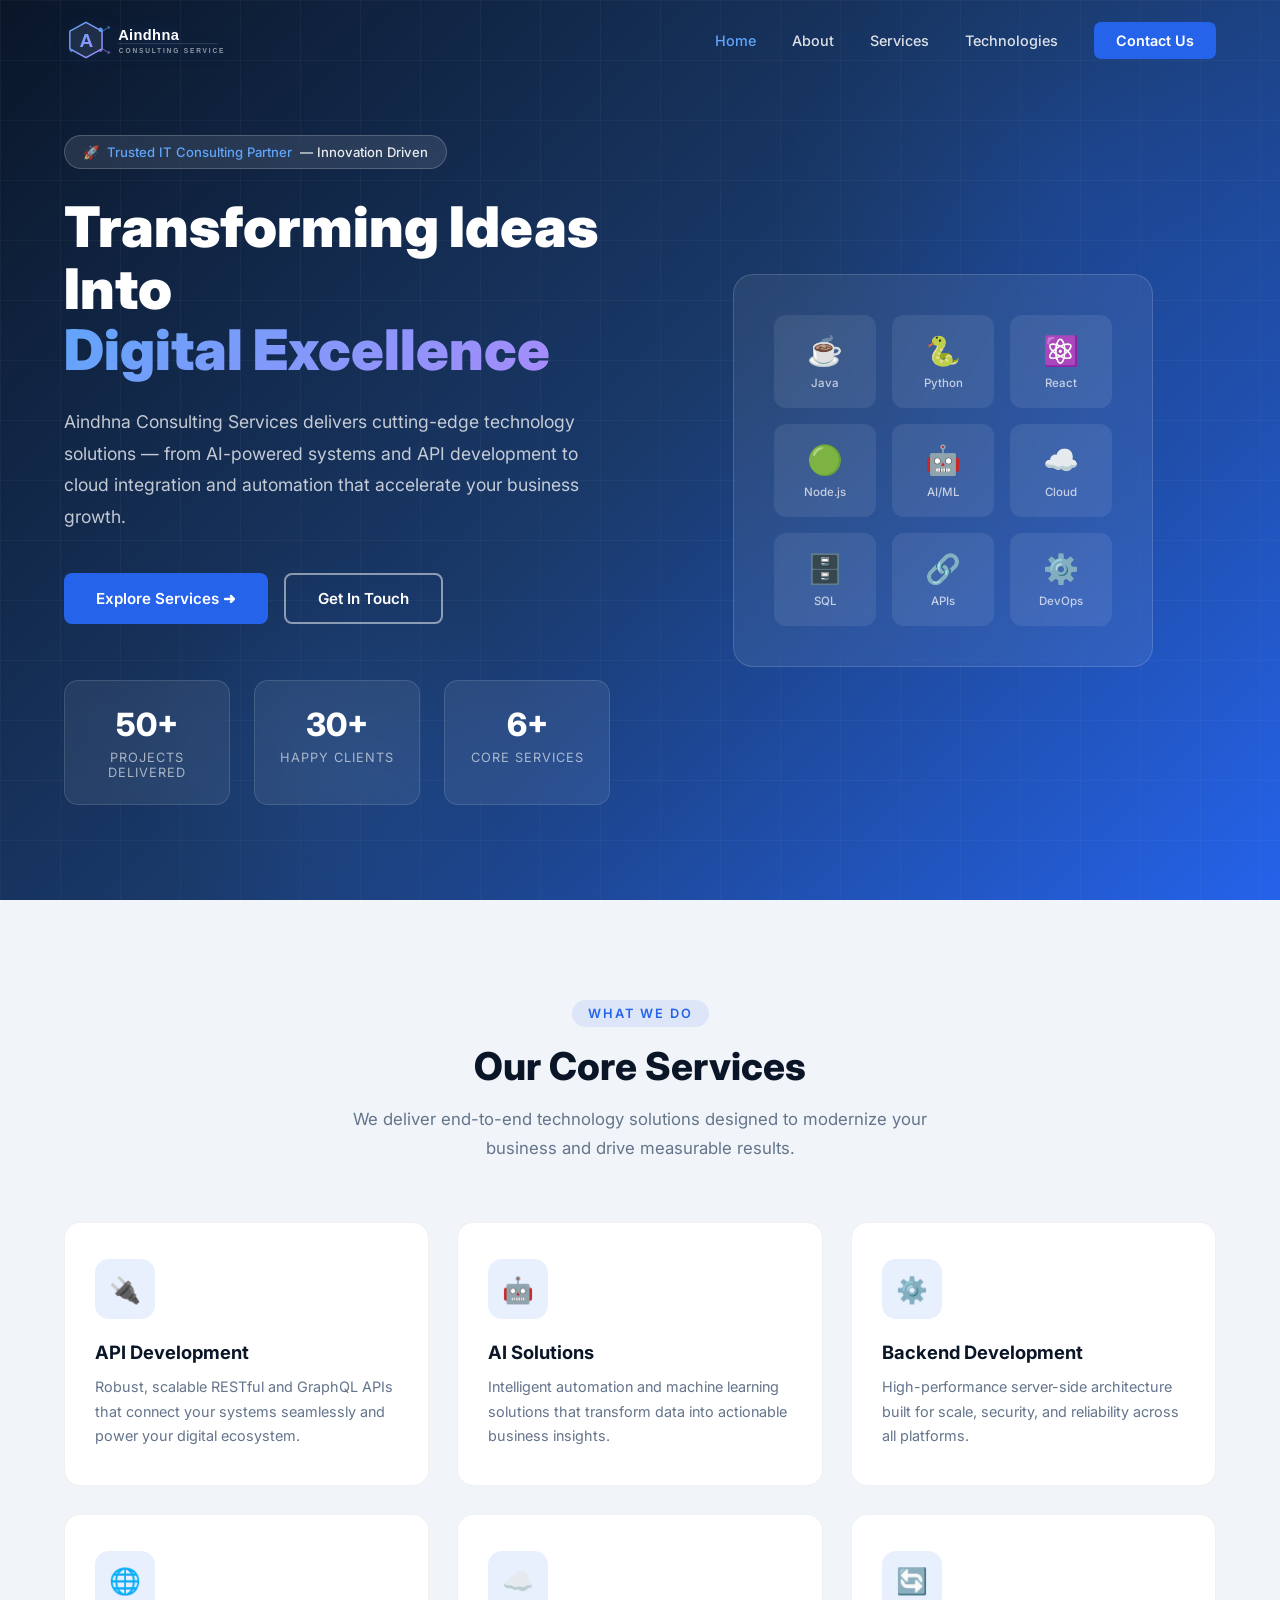
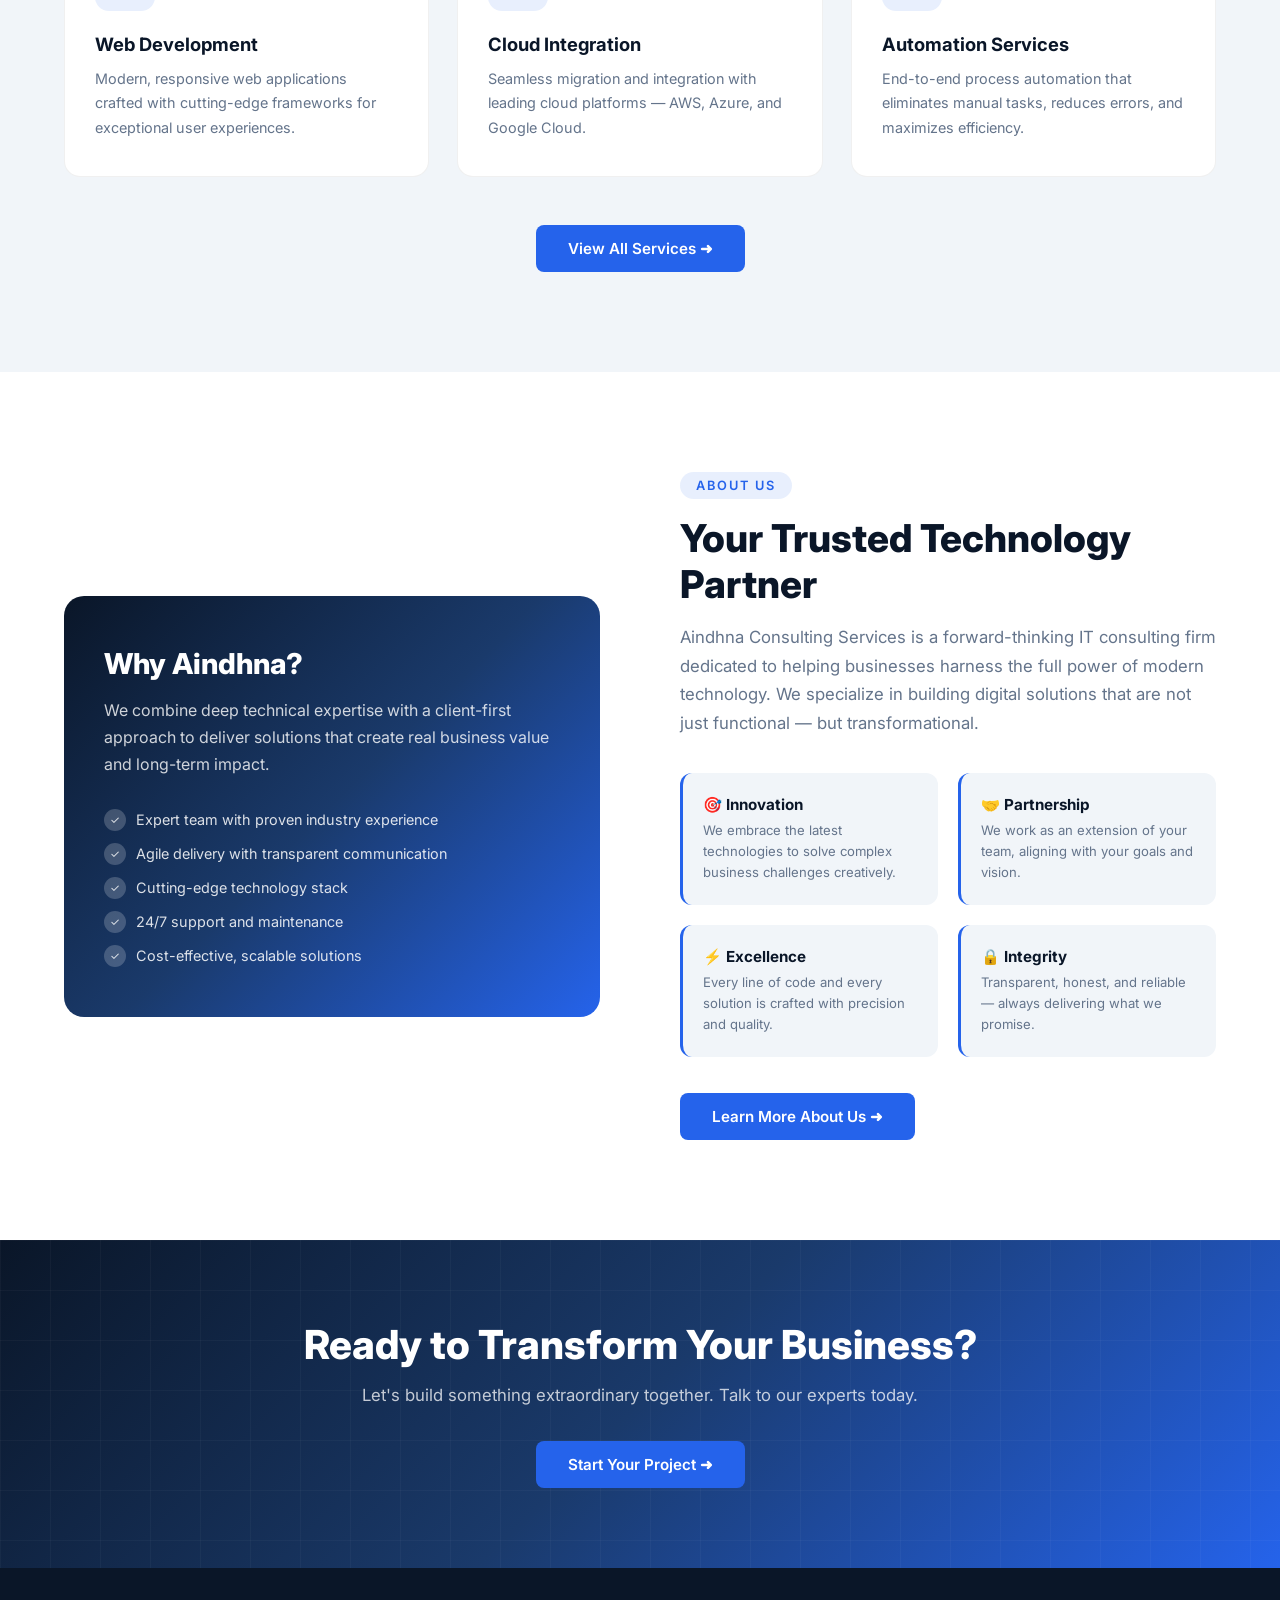
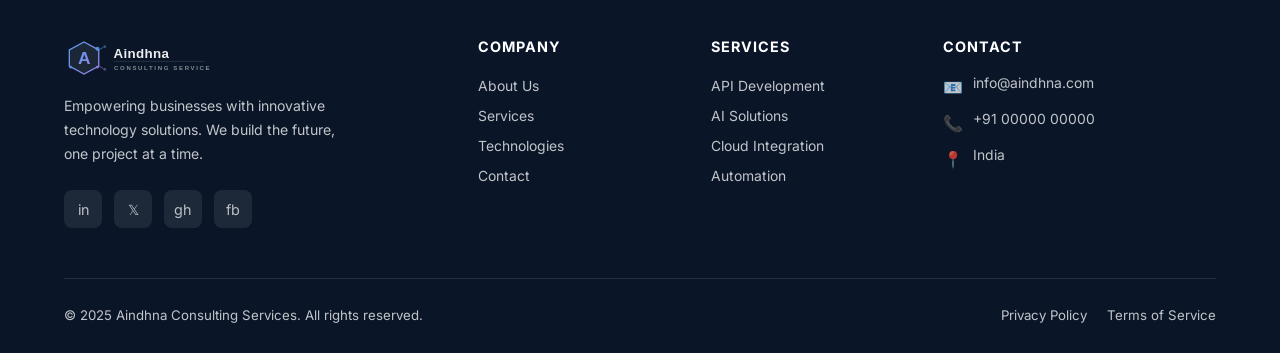
==== index.html @ 1a95ed6a "Deploy Aindhna website" ====
<!DOCTYPE html>
<html lang="en">
<head>
  <meta charset="UTF-8" />
  <meta name="viewport" content="width=device-width, initial-scale=1.0" />
  <title>Aindhna Consulting Services — Modern IT Solutions</title>
  <meta name="description" content="Aindhna Consulting Services — API Development, AI Solutions, Cloud Integration and more." />
  <link rel="stylesheet" href="css/styles.css" />
  <link rel="preconnect" href="https://fonts.googleapis.com" />
  <link href="https://fonts.googleapis.com/css2?family=Inter:wght@400;500;600;700;800;900&display=swap" rel="stylesheet" />
</head>
<body>

<!-- ========== NAVBAR ========== -->
<nav class="navbar" id="navbar">
  <div class="nav-container">
    <a href="index.html" class="logo">
      <img src="images/logo-white.svg" alt="Aindhna Consulting Services" class="logo-img" />
    </a>
    <ul class="nav-links">
      <li><a href="index.html">Home</a></li>
      <li><a href="about.html">About</a></li>
      <li><a href="services.html">Services</a></li>
      <li><a href="technologies.html">Technologies</a></li>
      <li><a href="contact.html" class="nav-cta">Contact Us</a></li>
    </ul>
    <div class="hamburger" id="hamburger">
      <span></span><span></span><span></span>
    </div>
  </div>
</nav>

<!-- Mobile Nav -->
<div class="mobile-nav" id="mobileNav">
  <button class="mobile-close" id="mobileClose">✕</button>
  <a href="index.html">Home</a>
  <a href="about.html">About</a>
  <a href="services.html">Services</a>
  <a href="technologies.html">Technologies</a>
  <a href="contact.html">Contact Us</a>
</div>

<!-- ========== HERO ========== -->
<section class="hero">
  <div class="hero-bg">
    <div class="grid-overlay"></div>
  </div>
  <div class="container">
    <div class="hero-content">
      <div class="hero-text">
        <div class="hero-badge">
          🚀 <span>Trusted IT Consulting Partner</span> — Innovation Driven
        </div>
        <h1 class="hero-title">
          Transforming Ideas Into<br/>
          <span class="highlight">Digital Excellence</span>
        </h1>
        <p class="hero-description">
          Aindhna Consulting Services delivers cutting-edge technology solutions — from AI-powered systems and API development to cloud integration and automation that accelerate your business growth.
        </p>
        <div class="hero-buttons">
          <a href="services.html" class="btn-primary">
            Explore Services ➜
          </a>
          <a href="contact.html" class="btn-outline">
            Get In Touch
          </a>
        </div>
        <div class="hero-stats">
          <div class="stat-card">
            <div class="stat-number">50+</div>
            <div class="stat-label">Projects Delivered</div>
          </div>
          <div class="stat-card">
            <div class="stat-number">30+</div>
            <div class="stat-label">Happy Clients</div>
          </div>
          <div class="stat-card">
            <div class="stat-number">6+</div>
            <div class="stat-label">Core Services</div>
          </div>
        </div>
      </div>
      <div class="hero-visual">
        <div class="hero-card">
          <div class="tech-grid">
            <div class="tech-item"><div class="icon">☕</div><span>Java</span></div>
            <div class="tech-item"><div class="icon">🐍</div><span>Python</span></div>
            <div class="tech-item"><div class="icon">⚛️</div><span>React</span></div>
            <div class="tech-item"><div class="icon">🟢</div><span>Node.js</span></div>
            <div class="tech-item"><div class="icon">🤖</div><span>AI/ML</span></div>
            <div class="tech-item"><div class="icon">☁️</div><span>Cloud</span></div>
            <div class="tech-item"><div class="icon">🗄️</div><span>SQL</span></div>
            <div class="tech-item"><div class="icon">🔗</div><span>APIs</span></div>
            <div class="tech-item"><div class="icon">⚙️</div><span>DevOps</span></div>
          </div>
        </div>
      </div>
    </div>
  </div>
</section>

<!-- ========== SERVICES PREVIEW ========== -->
<section class="services-preview">
  <div class="container">
    <div class="section-header fade-up">
      <div class="section-tag">What We Do</div>
      <h2 class="section-title">Our Core Services</h2>
      <p class="section-subtitle">We deliver end-to-end technology solutions designed to modernize your business and drive measurable results.</p>
    </div>
    <div class="services-grid">
      <div class="service-card fade-up">
        <div class="service-icon">🔌</div>
        <h3>API Development</h3>
        <p>Robust, scalable RESTful and GraphQL APIs that connect your systems seamlessly and power your digital ecosystem.</p>
      </div>
      <div class="service-card fade-up">
        <div class="service-icon">🤖</div>
        <h3>AI Solutions</h3>
        <p>Intelligent automation and machine learning solutions that transform data into actionable business insights.</p>
      </div>
      <div class="service-card fade-up">
        <div class="service-icon">⚙️</div>
        <h3>Backend Development</h3>
        <p>High-performance server-side architecture built for scale, security, and reliability across all platforms.</p>
      </div>
      <div class="service-card fade-up">
        <div class="service-icon">🌐</div>
        <h3>Web Development</h3>
        <p>Modern, responsive web applications crafted with cutting-edge frameworks for exceptional user experiences.</p>
      </div>
      <div class="service-card fade-up">
        <div class="service-icon">☁️</div>
        <h3>Cloud Integration</h3>
        <p>Seamless migration and integration with leading cloud platforms — AWS, Azure, and Google Cloud.</p>
      </div>
      <div class="service-card fade-up">
        <div class="service-icon">🔄</div>
        <h3>Automation Services</h3>
        <p>End-to-end process automation that eliminates manual tasks, reduces errors, and maximizes efficiency.</p>
      </div>
    </div>
    <div style="text-align:center; margin-top:48px;">
      <a href="services.html" class="btn-primary">View All Services ➜</a>
    </div>
  </div>
</section>

<!-- ========== ABOUT STRIP ========== -->
<section class="about-strip">
  <div class="container">
    <div class="about-grid">
      <div class="about-visual fade-up">
        <div class="about-img-card">
          <h3>Why Aindhna?</h3>
          <p>We combine deep technical expertise with a client-first approach to deliver solutions that create real business value and long-term impact.</p>
          <div class="about-features">
            <div class="about-feature">
              <div class="check">✓</div>
              Expert team with proven industry experience
            </div>
            <div class="about-feature">
              <div class="check">✓</div>
              Agile delivery with transparent communication
            </div>
            <div class="about-feature">
              <div class="check">✓</div>
              Cutting-edge technology stack
            </div>
            <div class="about-feature">
              <div class="check">✓</div>
              24/7 support and maintenance
            </div>
            <div class="about-feature">
              <div class="check">✓</div>
              Cost-effective, scalable solutions
            </div>
          </div>
        </div>
      </div>
      <div class="about-content fade-up">
        <div class="section-tag">About Us</div>
        <h2 class="section-title">Your Trusted Technology Partner</h2>
        <p class="section-subtitle">Aindhna Consulting Services is a forward-thinking IT consulting firm dedicated to helping businesses harness the full power of modern technology. We specialize in building digital solutions that are not just functional — but transformational.</p>
        <div class="values-grid">
          <div class="value-card">
            <h4>🎯 Innovation</h4>
            <p>We embrace the latest technologies to solve complex business challenges creatively.</p>
          </div>
          <div class="value-card">
            <h4>🤝 Partnership</h4>
            <p>We work as an extension of your team, aligning with your goals and vision.</p>
          </div>
          <div class="value-card">
            <h4>⚡ Excellence</h4>
            <p>Every line of code and every solution is crafted with precision and quality.</p>
          </div>
          <div class="value-card">
            <h4>🔒 Integrity</h4>
            <p>Transparent, honest, and reliable — always delivering what we promise.</p>
          </div>
        </div>
        <div style="margin-top:36px;">
          <a href="about.html" class="btn-primary">Learn More About Us ➜</a>
        </div>
      </div>
    </div>
  </div>
</section>

<!-- ========== CTA BANNER ========== -->
<section class="cta-banner">
  <div class="container">
    <div class="cta-content fade-up">
      <h2>Ready to Transform Your Business?</h2>
      <p>Let's build something extraordinary together. Talk to our experts today.</p>
      <a href="contact.html" class="btn-primary" style="margin: 0 auto; display:inline-flex;">
        Start Your Project ➜
      </a>
    </div>
  </div>
</section>

<!-- ========== FOOTER ========== -->
<footer class="footer">
  <div class="container">
    <div class="footer-grid">
      <div class="footer-brand">
        <img src="images/logo-white.svg" alt="Aindhna Consulting Services" class="footer-logo" />
        <p>Empowering businesses with innovative technology solutions. We build the future, one project at a time.</p>
        <div class="social-links">
          <a href="#" class="social-link">in</a>
          <a href="#" class="social-link">𝕏</a>
          <a href="#" class="social-link">gh</a>
          <a href="#" class="social-link">fb</a>
        </div>
      </div>
      <div class="footer-col">
        <h4>Company</h4>
        <ul>
          <li><a href="about.html">About Us</a></li>
          <li><a href="services.html">Services</a></li>
          <li><a href="technologies.html">Technologies</a></li>
          <li><a href="contact.html">Contact</a></li>
        </ul>
      </div>
      <div class="footer-col">
        <h4>Services</h4>
        <ul>
          <li><a href="services.html">API Development</a></li>
          <li><a href="services.html">AI Solutions</a></li>
          <li><a href="services.html">Cloud Integration</a></li>
          <li><a href="services.html">Automation</a></li>
        </ul>
      </div>
      <div class="footer-col">
        <h4>Contact</h4>
        <div class="contact-info">
          <div class="contact-item">
            <span class="ci-icon">📧</span>
            <span>info@aindhna.com</span>
          </div>
          <div class="contact-item">
            <span class="ci-icon">📞</span>
            <span>+91 00000 00000</span>
          </div>
          <div class="contact-item">
            <span class="ci-icon">📍</span>
            <span>India</span>
          </div>
        </div>
      </div>
    </div>
    <div class="footer-bottom">
      <p>© 2025 Aindhna Consulting Services. All rights reserved.</p>
      <div class="footer-bottom-links">
        <a href="#">Privacy Policy</a>
        <a href="#">Terms of Service</a>
      </div>
    </div>
  </div>
</footer>

<script src="js/main.js"></script>
</body>
</html>
---- css/styles.css ----
/* ===================== GLOBAL ===================== */
* {
  margin: 0;
  padding: 0;
  box-sizing: border-box;
}

:root {
  --primary: #0a1628;
  --secondary: #1a3a6b;
  --accent: #2563eb;
  --accent-light: #3b82f6;
  --white: #ffffff;
  --light-gray: #f1f5f9;
  --text-gray: #64748b;
  --text-dark: #1e293b;
  --gradient: linear-gradient(135deg, #0a1628 0%, #1a3a6b 50%, #2563eb 100%);
}

html { scroll-behavior: smooth; }

body {
  font-family: 'Inter', 'Segoe UI', sans-serif;
  color: var(--text-dark);
  background: var(--white);
  overflow-x: hidden;
}

a { text-decoration: none; color: inherit; }
ul { list-style: none; }
img { max-width: 100%; }

.container {
  max-width: 1200px;
  margin: 0 auto;
  padding: 0 24px;
}

.section-tag {
  display: inline-block;
  background: rgba(37, 99, 235, 0.1);
  color: var(--accent);
  font-size: 0.8rem;
  font-weight: 600;
  letter-spacing: 2px;
  text-transform: uppercase;
  padding: 6px 16px;
  border-radius: 20px;
  margin-bottom: 16px;
}

.section-title {
  font-size: 2.4rem;
  font-weight: 800;
  color: var(--primary);
  line-height: 1.2;
  margin-bottom: 16px;
}

.section-subtitle {
  font-size: 1.05rem;
  color: var(--text-gray);
  max-width: 600px;
  line-height: 1.7;
}

.btn-primary {
  display: inline-flex;
  align-items: center;
  gap: 8px;
  background: var(--accent);
  color: var(--white);
  padding: 14px 32px;
  border-radius: 8px;
  font-weight: 600;
  font-size: 0.95rem;
  border: none;
  cursor: pointer;
  transition: all 0.3s ease;
}

.btn-primary:hover {
  background: var(--accent-light);
  transform: translateY(-2px);
  box-shadow: 0 8px 25px rgba(37, 99, 235, 0.35);
}

.btn-outline {
  display: inline-flex;
  align-items: center;
  gap: 8px;
  background: transparent;
  color: var(--white);
  padding: 14px 32px;
  border-radius: 8px;
  font-weight: 600;
  font-size: 0.95rem;
  border: 2px solid rgba(255,255,255,0.5);
  cursor: pointer;
  transition: all 0.3s ease;
}

.btn-outline:hover {
  background: rgba(255,255,255,0.1);
  border-color: var(--white);
}

/* ===================== NAVBAR ===================== */
.navbar {
  position: fixed;
  top: 0;
  width: 100%;
  z-index: 1000;
  padding: 18px 0;
  transition: all 0.4s ease;
  background: transparent;
}

.navbar.scrolled {
  background: rgba(10, 22, 40, 0.97);
  backdrop-filter: blur(20px);
  padding: 12px 0;
  box-shadow: 0 4px 30px rgba(0,0,0,0.3);
}

.nav-container {
  max-width: 1200px;
  margin: 0 auto;
  padding: 0 24px;
  display: flex;
  align-items: center;
  justify-content: space-between;
}

.logo {
  display: flex;
  align-items: center;
  gap: 12px;
}

.logo-img {
  height: 44px;
  width: auto;
  display: block;
  filter: drop-shadow(0 2px 8px rgba(37,99,235,0.25));
  transition: transform 0.3s ease;
}

.logo-img:hover {
  transform: scale(1.04);
}

.footer-logo {
  height: 40px;
  width: auto;
  display: block;
  margin-bottom: 16px;
  opacity: 0.92;
}

.logo-icon {
  width: 42px;
  height: 42px;
  background: var(--gradient);
  border-radius: 10px;
  display: flex;
  align-items: center;
  justify-content: center;
  font-size: 1.3rem;
  font-weight: 900;
  color: white;
}

.logo-text {
  display: flex;
  flex-direction: column;
}

.logo-name {
  font-size: 1.15rem;
  font-weight: 800;
  color: var(--white);
  letter-spacing: 0.5px;
}

.logo-tagline {
  font-size: 0.65rem;
  color: rgba(255,255,255,0.6);
  letter-spacing: 1.5px;
  text-transform: uppercase;
}

.nav-links {
  display: flex;
  align-items: center;
  gap: 36px;
}

.nav-links a {
  color: rgba(255,255,255,0.85);
  font-size: 0.9rem;
  font-weight: 500;
  position: relative;
  transition: color 0.3s;
}

.nav-links a::after {
  content: '';
  position: absolute;
  bottom: -4px;
  left: 0;
  width: 0;
  height: 2px;
  background: var(--accent-light);
  transition: width 0.3s;
}

.nav-links a:hover { color: var(--white); }
.nav-links a:hover::after { width: 100%; }

.nav-cta {
  background: var(--accent);
  color: var(--white) !important;
  padding: 10px 22px;
  border-radius: 7px;
  font-weight: 600 !important;
  transition: all 0.3s ease !important;
}

.nav-cta:hover {
  background: var(--accent-light);
  transform: translateY(-1px);
}

.nav-cta::after { display: none !important; }

.hamburger {
  display: none;
  flex-direction: column;
  gap: 5px;
  cursor: pointer;
  padding: 4px;
}

.hamburger span {
  width: 24px;
  height: 2px;
  background: var(--white);
  border-radius: 2px;
  transition: all 0.3s;
}

/* ===================== HERO ===================== */
.hero {
  min-height: 100vh;
  background: var(--gradient);
  display: flex;
  align-items: center;
  position: relative;
  overflow: hidden;
  padding: 120px 0 80px;
}

.hero-bg {
  position: absolute;
  inset: 0;
  overflow: hidden;
}

.hero-bg::before {
  content: '';
  position: absolute;
  width: 600px;
  height: 600px;
  background: radial-gradient(circle, rgba(37,99,235,0.15) 0%, transparent 70%);
  top: -100px;
  right: -100px;
  border-radius: 50%;
}

.hero-bg::after {
  content: '';
  position: absolute;
  width: 400px;
  height: 400px;
  background: radial-gradient(circle, rgba(59,130,246,0.1) 0%, transparent 70%);
  bottom: -50px;
  left: 10%;
  border-radius: 50%;
}

.grid-overlay {
  position: absolute;
  inset: 0;
  background-image: linear-gradient(rgba(255,255,255,0.03) 1px, transparent 1px),
                    linear-gradient(90deg, rgba(255,255,255,0.03) 1px, transparent 1px);
  background-size: 60px 60px;
}

.hero-content {
  position: relative;
  z-index: 2;
  display: grid;
  grid-template-columns: 1fr 1fr;
  gap: 60px;
  align-items: center;
}

.hero-badge {
  display: inline-flex;
  align-items: center;
  gap: 8px;
  background: rgba(255,255,255,0.1);
  border: 1px solid rgba(255,255,255,0.2);
  color: rgba(255,255,255,0.9);
  padding: 8px 18px;
  border-radius: 30px;
  font-size: 0.82rem;
  font-weight: 500;
  margin-bottom: 28px;
  backdrop-filter: blur(10px);
}

.hero-badge span { color: #60a5fa; }

.hero-title {
  font-size: 3.5rem;
  font-weight: 900;
  color: var(--white);
  line-height: 1.1;
  margin-bottom: 24px;
}

.hero-title .highlight {
  background: linear-gradient(135deg, #60a5fa, #a78bfa);
  -webkit-background-clip: text;
  -webkit-text-fill-color: transparent;
  background-clip: text;
}

.hero-description {
  font-size: 1.1rem;
  color: rgba(255,255,255,0.75);
  line-height: 1.8;
  margin-bottom: 40px;
  max-width: 520px;
}

.hero-buttons {
  display: flex;
  gap: 16px;
  flex-wrap: wrap;
}

.hero-stats {
  display: grid;
  grid-template-columns: repeat(3, 1fr);
  gap: 24px;
  margin-top: 56px;
}

.stat-card {
  background: rgba(255,255,255,0.07);
  border: 1px solid rgba(255,255,255,0.12);
  border-radius: 14px;
  padding: 24px 20px;
  text-align: center;
  backdrop-filter: blur(10px);
  transition: transform 0.3s;
}

.stat-card:hover { transform: translateY(-4px); }

.stat-number {
  font-size: 2rem;
  font-weight: 800;
  color: var(--white);
  margin-bottom: 6px;
}

.stat-label {
  font-size: 0.8rem;
  color: rgba(255,255,255,0.6);
  text-transform: uppercase;
  letter-spacing: 1px;
}

.hero-visual {
  display: flex;
  justify-content: center;
  align-items: center;
}

.hero-card {
  background: rgba(255,255,255,0.07);
  border: 1px solid rgba(255,255,255,0.15);
  border-radius: 20px;
  padding: 40px;
  backdrop-filter: blur(20px);
  width: 100%;
  max-width: 420px;
}

.tech-grid {
  display: grid;
  grid-template-columns: repeat(3, 1fr);
  gap: 16px;
}

.tech-item {
  background: rgba(255,255,255,0.08);
  border-radius: 12px;
  padding: 18px 12px;
  text-align: center;
  transition: all 0.3s;
  cursor: default;
}

.tech-item:hover {
  background: rgba(37,99,235,0.3);
  transform: translateY(-3px);
}

.tech-item .icon { font-size: 1.8rem; margin-bottom: 8px; }

.tech-item span {
  display: block;
  font-size: 0.72rem;
  color: rgba(255,255,255,0.7);
  font-weight: 500;
}

/* ===================== SERVICES PREVIEW ===================== */
.services-preview {
  padding: 100px 0;
  background: var(--light-gray);
}

.section-header {
  text-align: center;
  margin-bottom: 60px;
}

.section-header .section-subtitle {
  margin: 0 auto;
}

.services-grid {
  display: grid;
  grid-template-columns: repeat(3, 1fr);
  gap: 28px;
}

.service-card {
  background: var(--white);
  border-radius: 16px;
  padding: 36px 30px;
  transition: all 0.3s ease;
  border: 1px solid rgba(0,0,0,0.06);
  position: relative;
  overflow: hidden;
}

.service-card::before {
  content: '';
  position: absolute;
  top: 0;
  left: 0;
  right: 0;
  height: 3px;
  background: var(--gradient);
  transform: scaleX(0);
  transition: transform 0.3s;
}

.service-card:hover {
  transform: translateY(-6px);
  box-shadow: 0 20px 50px rgba(0,0,0,0.1);
}

.service-card:hover::before { transform: scaleX(1); }

.service-icon {
  width: 60px;
  height: 60px;
  background: rgba(37,99,235,0.1);
  border-radius: 14px;
  display: flex;
  align-items: center;
  justify-content: center;
  font-size: 1.6rem;
  margin-bottom: 22px;
  transition: all 0.3s;
}

.service-card:hover .service-icon {
  background: var(--accent);
  transform: scale(1.05);
}

.service-card h3 {
  font-size: 1.15rem;
  font-weight: 700;
  color: var(--primary);
  margin-bottom: 12px;
}

.service-card p {
  font-size: 0.9rem;
  color: var(--text-gray);
  line-height: 1.7;
}

/* ===================== ABOUT STRIP ===================== */
.about-strip {
  padding: 100px 0;
  background: var(--white);
}

.about-grid {
  display: grid;
  grid-template-columns: 1fr 1fr;
  gap: 80px;
  align-items: center;
}

.about-visual {
  position: relative;
}

.about-img-card {
  background: var(--gradient);
  border-radius: 20px;
  padding: 50px 40px;
  color: var(--white);
}

.about-img-card h3 {
  font-size: 1.8rem;
  font-weight: 800;
  margin-bottom: 16px;
}

.about-img-card p {
  color: rgba(255,255,255,0.8);
  line-height: 1.7;
  margin-bottom: 30px;
}

.about-features {
  display: flex;
  flex-direction: column;
  gap: 12px;
}

.about-feature {
  display: flex;
  align-items: center;
  gap: 10px;
  font-size: 0.9rem;
  color: rgba(255,255,255,0.85);
}

.about-feature .check {
  width: 22px;
  height: 22px;
  background: rgba(255,255,255,0.2);
  border-radius: 50%;
  display: flex;
  align-items: center;
  justify-content: center;
  font-size: 0.7rem;
  flex-shrink: 0;
}

.about-content .section-subtitle { max-width: 100%; }

.values-grid {
  display: grid;
  grid-template-columns: 1fr 1fr;
  gap: 20px;
  margin-top: 36px;
}

.value-card {
  background: var(--light-gray);
  border-radius: 12px;
  padding: 22px 20px;
  border-left: 3px solid var(--accent);
}

.value-card h4 {
  font-size: 0.95rem;
  font-weight: 700;
  color: var(--primary);
  margin-bottom: 6px;
}

.value-card p {
  font-size: 0.82rem;
  color: var(--text-gray);
  line-height: 1.6;
}

/* ===================== CTA BANNER ===================== */
.cta-banner {
  padding: 80px 0;
  background: var(--gradient);
  text-align: center;
  position: relative;
  overflow: hidden;
}

.cta-banner::before {
  content: '';
  position: absolute;
  inset: 0;
  background-image: linear-gradient(rgba(255,255,255,0.03) 1px, transparent 1px),
                    linear-gradient(90deg, rgba(255,255,255,0.03) 1px, transparent 1px);
  background-size: 50px 50px;
}

.cta-content { position: relative; z-index: 2; }

.cta-banner h2 {
  font-size: 2.5rem;
  font-weight: 800;
  color: var(--white);
  margin-bottom: 16px;
}

.cta-banner p {
  color: rgba(255,255,255,0.75);
  font-size: 1.05rem;
  margin-bottom: 36px;
}

/* ===================== FOOTER ===================== */
.footer {
  background: var(--primary);
  color: rgba(255,255,255,0.75);
  padding: 70px 0 30px;
}

.footer-grid {
  display: grid;
  grid-template-columns: 2fr 1fr 1fr 1.5fr;
  gap: 50px;
  margin-bottom: 50px;
}

.footer-brand .logo-name { font-size: 1.2rem; margin-bottom: 4px; display: block; }
.footer-brand .logo-tagline { display: block; margin-bottom: 16px; }

.footer-brand p {
  font-size: 0.88rem;
  line-height: 1.7;
  max-width: 280px;
  margin-bottom: 24px;
}

.social-links {
  display: flex;
  gap: 12px;
}

.social-link {
  width: 38px;
  height: 38px;
  background: rgba(255,255,255,0.08);
  border-radius: 8px;
  display: flex;
  align-items: center;
  justify-content: center;
  font-size: 0.9rem;
  transition: all 0.3s;
  color: rgba(255,255,255,0.7);
}

.social-link:hover {
  background: var(--accent);
  color: white;
  transform: translateY(-2px);
}

.footer-col h4 {
  font-size: 0.9rem;
  font-weight: 700;
  color: var(--white);
  margin-bottom: 20px;
  text-transform: uppercase;
  letter-spacing: 1px;
}

.footer-col ul { display: flex; flex-direction: column; gap: 10px; }

.footer-col ul li a {
  font-size: 0.87rem;
  transition: color 0.3s;
}

.footer-col ul li a:hover { color: var(--accent-light); }

.contact-info { display: flex; flex-direction: column; gap: 14px; }

.contact-item {
  display: flex;
  align-items: flex-start;
  gap: 10px;
  font-size: 0.87rem;
}

.contact-item .ci-icon {
  font-size: 1rem;
  margin-top: 2px;
  flex-shrink: 0;
}

.footer-bottom {
  border-top: 1px solid rgba(255,255,255,0.1);
  padding-top: 28px;
  display: flex;
  justify-content: space-between;
  align-items: center;
  flex-wrap: wrap;
  gap: 12px;
}

.footer-bottom p { font-size: 0.83rem; }

.footer-bottom-links {
  display: flex;
  gap: 20px;
}

.footer-bottom-links a {
  font-size: 0.83rem;
  transition: color 0.3s;
}

.footer-bottom-links a:hover { color: var(--accent-light); }

/* ===================== PAGE HERO (inner pages) ===================== */
.page-hero {
  padding: 160px 0 80px;
  background: var(--gradient);
  text-align: center;
  position: relative;
  overflow: hidden;
}

.page-hero::before {
  content: '';
  position: absolute;
  inset: 0;
  background-image: linear-gradient(rgba(255,255,255,0.03) 1px, transparent 1px),
                    linear-gradient(90deg, rgba(255,255,255,0.03) 1px, transparent 1px);
  background-size: 60px 60px;
}

.page-hero-content { position: relative; z-index: 2; }

.page-hero h1 {
  font-size: 3rem;
  font-weight: 900;
  color: var(--white);
  margin-bottom: 16px;
}

.page-hero p {
  font-size: 1.1rem;
  color: rgba(255,255,255,0.75);
  max-width: 580px;
  margin: 0 auto;
  line-height: 1.7;
}

/* ===================== ABOUT PAGE ===================== */
.about-overview {
  padding: 100px 0;
  background: var(--white);
}

.overview-grid {
  display: grid;
  grid-template-columns: 1fr 1fr;
  gap: 80px;
  align-items: center;
}

.overview-text h2 { margin-bottom: 20px; }
.overview-text p { color: var(--text-gray); line-height: 1.8; margin-bottom: 16px; }

.mission-vision {
  padding: 100px 0;
  background: var(--light-gray);
}

.mv-grid {
  display: grid;
  grid-template-columns: 1fr 1fr;
  gap: 32px;
}

.mv-card {
  background: var(--white);
  border-radius: 20px;
  padding: 48px 40px;
  border-top: 4px solid var(--accent);
}

.mv-card .mv-icon {
  font-size: 2.5rem;
  margin-bottom: 20px;
}

.mv-card h3 {
  font-size: 1.4rem;
  font-weight: 800;
  color: var(--primary);
  margin-bottom: 16px;
}

.mv-card p {
  color: var(--text-gray);
  line-height: 1.8;
  font-size: 0.95rem;
}

.why-choose {
  padding: 100px 0;
  background: var(--white);
}

.why-grid {
  display: grid;
  grid-template-columns: repeat(4, 1fr);
  gap: 24px;
  margin-top: 50px;
}

.why-card {
  text-align: center;
  padding: 36px 24px;
  border-radius: 16px;
  background: var(--light-gray);
  transition: all 0.3s;
}

.why-card:hover {
  background: var(--primary);
  color: white;
  transform: translateY(-5px);
}

.why-card:hover h4, .why-card:hover p { color: rgba(255,255,255,0.9); }

.why-icon { font-size: 2.2rem; margin-bottom: 16px; }
.why-card h4 { font-size: 1rem; font-weight: 700; color: var(--primary); margin-bottom: 10px; }
.why-card p { font-size: 0.85rem; color: var(--text-gray); line-height: 1.6; }

/* ===================== SERVICES PAGE ===================== */
.services-full {
  padding: 100px 0;
  background: var(--white);
}

.services-full-grid {
  display: grid;
  grid-template-columns: repeat(2, 1fr);
  gap: 32px;
  margin-top: 60px;
}

.service-full-card {
  background: var(--light-gray);
  border-radius: 20px;
  padding: 44px 40px;
  transition: all 0.3s;
  border: 1px solid transparent;
}

.service-full-card:hover {
  background: var(--white);
  border-color: rgba(37,99,235,0.2);
  box-shadow: 0 20px 60px rgba(0,0,0,0.08);
  transform: translateY(-5px);
}

.sfc-icon {
  width: 70px;
  height: 70px;
  background: var(--gradient);
  border-radius: 16px;
  display: flex;
  align-items: center;
  justify-content: center;
  font-size: 1.8rem;
  margin-bottom: 24px;
}

.service-full-card h3 {
  font-size: 1.25rem;
  font-weight: 700;
  color: var(--primary);
  margin-bottom: 14px;
}

.service-full-card p {
  color: var(--text-gray);
  line-height: 1.75;
  margin-bottom: 20px;
  font-size: 0.92rem;
}

.service-tags { display: flex; flex-wrap: wrap; gap: 8px; }

.service-tag {
  background: rgba(37,99,235,0.1);
  color: var(--accent);
  padding: 5px 13px;
  border-radius: 20px;
  font-size: 0.78rem;
  font-weight: 600;
}

/* ===================== TECHNOLOGIES PAGE ===================== */
.tech-section {
  padding: 100px 0;
  background: var(--white);
}

.tech-categories {
  display: flex;
  flex-direction: column;
  gap: 60px;
  margin-top: 60px;
}

.tech-category h3 {
  font-size: 1.1rem;
  font-weight: 700;
  color: var(--primary);
  margin-bottom: 24px;
  display: flex;
  align-items: center;
  gap: 10px;
}

.tech-category h3::after {
  content: '';
  flex: 1;
  height: 1px;
  background: rgba(0,0,0,0.1);
}

.tech-cards {
  display: grid;
  grid-template-columns: repeat(5, 1fr);
  gap: 20px;
}

.tech-card {
  background: var(--light-gray);
  border-radius: 14px;
  padding: 28px 20px;
  text-align: center;
  transition: all 0.3s;
  border: 2px solid transparent;
  cursor: default;
}

.tech-card:hover {
  border-color: var(--accent);
  background: white;
  transform: translateY(-4px);
  box-shadow: 0 12px 30px rgba(37,99,235,0.12);
}

.tech-card .t-icon { font-size: 2.2rem; margin-bottom: 10px; }

.tech-card h4 {
  font-size: 0.9rem;
  font-weight: 700;
  color: var(--primary);
  margin-bottom: 6px;
}

.tech-card p {
  font-size: 0.75rem;
  color: var(--text-gray);
}

/* ===================== CONTACT PAGE ===================== */
.contact-section {
  padding: 100px 0;
  background: var(--light-gray);
}

.contact-grid {
  display: grid;
  grid-template-columns: 1fr 1.6fr;
  gap: 60px;
  align-items: start;
}

.contact-info-panel h2 { margin-bottom: 16px; }
.contact-info-panel p { color: var(--text-gray); line-height: 1.75; margin-bottom: 40px; }

.info-cards { display: flex; flex-direction: column; gap: 20px; }

.info-card {
  background: var(--white);
  border-radius: 14px;
  padding: 22px 24px;
  display: flex;
  align-items: flex-start;
  gap: 16px;
}

.info-card-icon {
  width: 46px;
  height: 46px;
  background: rgba(37,99,235,0.1);
  border-radius: 10px;
  display: flex;
  align-items: center;
  justify-content: center;
  font-size: 1.2rem;
  flex-shrink: 0;
}

.info-card-text h4 {
  font-size: 0.85rem;
  font-weight: 600;
  color: var(--text-gray);
  text-transform: uppercase;
  letter-spacing: 1px;
  margin-bottom: 4px;
}

.info-card-text p {
  font-size: 0.95rem;
  color: var(--primary);
  font-weight: 600;
  margin: 0;
}

.contact-form-panel {
  background: var(--white);
  border-radius: 20px;
  padding: 48px 44px;
  box-shadow: 0 10px 40px rgba(0,0,0,0.07);
}

.contact-form-panel h3 {
  font-size: 1.5rem;
  font-weight: 800;
  color: var(--primary);
  margin-bottom: 8px;
}

.contact-form-panel > p {
  color: var(--text-gray);
  font-size: 0.9rem;
  margin-bottom: 32px;
}

.form-row {
  display: grid;
  grid-template-columns: 1fr 1fr;
  gap: 20px;
}

.form-group {
  display: flex;
  flex-direction: column;
  gap: 7px;
  margin-bottom: 20px;
}

.form-group label {
  font-size: 0.85rem;
  font-weight: 600;
  color: var(--text-dark);
}

.form-group input,
.form-group select,
.form-group textarea {
  padding: 13px 16px;
  border: 1.5px solid #e2e8f0;
  border-radius: 9px;
  font-size: 0.92rem;
  color: var(--text-dark);
  background: var(--white);
  transition: border-color 0.3s;
  font-family: inherit;
  outline: none;
}

.form-group input:focus,
.form-group select:focus,
.form-group textarea:focus {
  border-color: var(--accent);
  box-shadow: 0 0 0 3px rgba(37,99,235,0.08);
}

.form-group textarea { resize: vertical; min-height: 130px; }

.form-submit {
  width: 100%;
  padding: 15px;
  background: var(--gradient);
  color: var(--white);
  border: none;
  border-radius: 9px;
  font-size: 1rem;
  font-weight: 700;
  cursor: pointer;
  transition: all 0.3s;
  margin-top: 8px;
}

.form-submit:hover {
  transform: translateY(-2px);
  box-shadow: 0 8px 25px rgba(37,99,235,0.35);
}

.success-msg {
  display: none;
  background: rgba(22,163,74,0.1);
  border: 1px solid rgba(22,163,74,0.3);
  color: #16a34a;
  padding: 14px 18px;
  border-radius: 9px;
  font-weight: 600;
  margin-top: 16px;
  text-align: center;
}

/* ===================== RESPONSIVE ===================== */
@media (max-width: 1024px) {
  .hero-content { grid-template-columns: 1fr; text-align: center; }
  .hero-visual { display: none; }
  .hero-description { margin: 0 auto 40px; }
  .hero-buttons { justify-content: center; }
  .hero-stats { max-width: 500px; margin: 56px auto 0; }
  .services-grid { grid-template-columns: repeat(2, 1fr); }
  .about-grid { grid-template-columns: 1fr; gap: 48px; }
  .footer-grid { grid-template-columns: 1fr 1fr; }
  .why-grid { grid-template-columns: repeat(2, 1fr); }
  .tech-cards { grid-template-columns: repeat(3, 1fr); }
  .contact-grid { grid-template-columns: 1fr; }
}

@media (max-width: 768px) {
  .nav-links { display: none; }
  .hamburger { display: flex; }
  .section-title { font-size: 1.9rem; }
  .hero-title { font-size: 2.5rem; }
  .services-grid { grid-template-columns: 1fr; }
  .services-full-grid { grid-template-columns: 1fr; }
  .mv-grid { grid-template-columns: 1fr; }
  .overview-grid { grid-template-columns: 1fr; }
  .form-row { grid-template-columns: 1fr; }
  .footer-grid { grid-template-columns: 1fr; gap: 36px; }
  .footer-bottom { flex-direction: column; text-align: center; }
  .tech-cards { grid-template-columns: repeat(2, 1fr); }
  .hero-stats { grid-template-columns: 1fr 1fr; }
}

/* Mobile Nav */
.mobile-nav {
  display: none;
  position: fixed;
  top: 0;
  left: 0;
  right: 0;
  bottom: 0;
  background: rgba(10,22,40,0.98);
  z-index: 999;
  flex-direction: column;
  align-items: center;
  justify-content: center;
  gap: 32px;
}

.mobile-nav.active { display: flex; }

.mobile-nav a {
  color: var(--white);
  font-size: 1.4rem;
  font-weight: 600;
  transition: color 0.3s;
}

.mobile-nav a:hover { color: var(--accent-light); }

.mobile-close {
  position: absolute;
  top: 24px;
  right: 24px;
  background: none;
  border: none;
  color: white;
  font-size: 1.8rem;
  cursor: pointer;
}

/* Scroll animations */
.fade-up {
  opacity: 0;
  transform: translateY(30px);
  transition: all 0.6s ease;
}

.fade-up.visible {
  opacity: 1;
  transform: translateY(0);
}
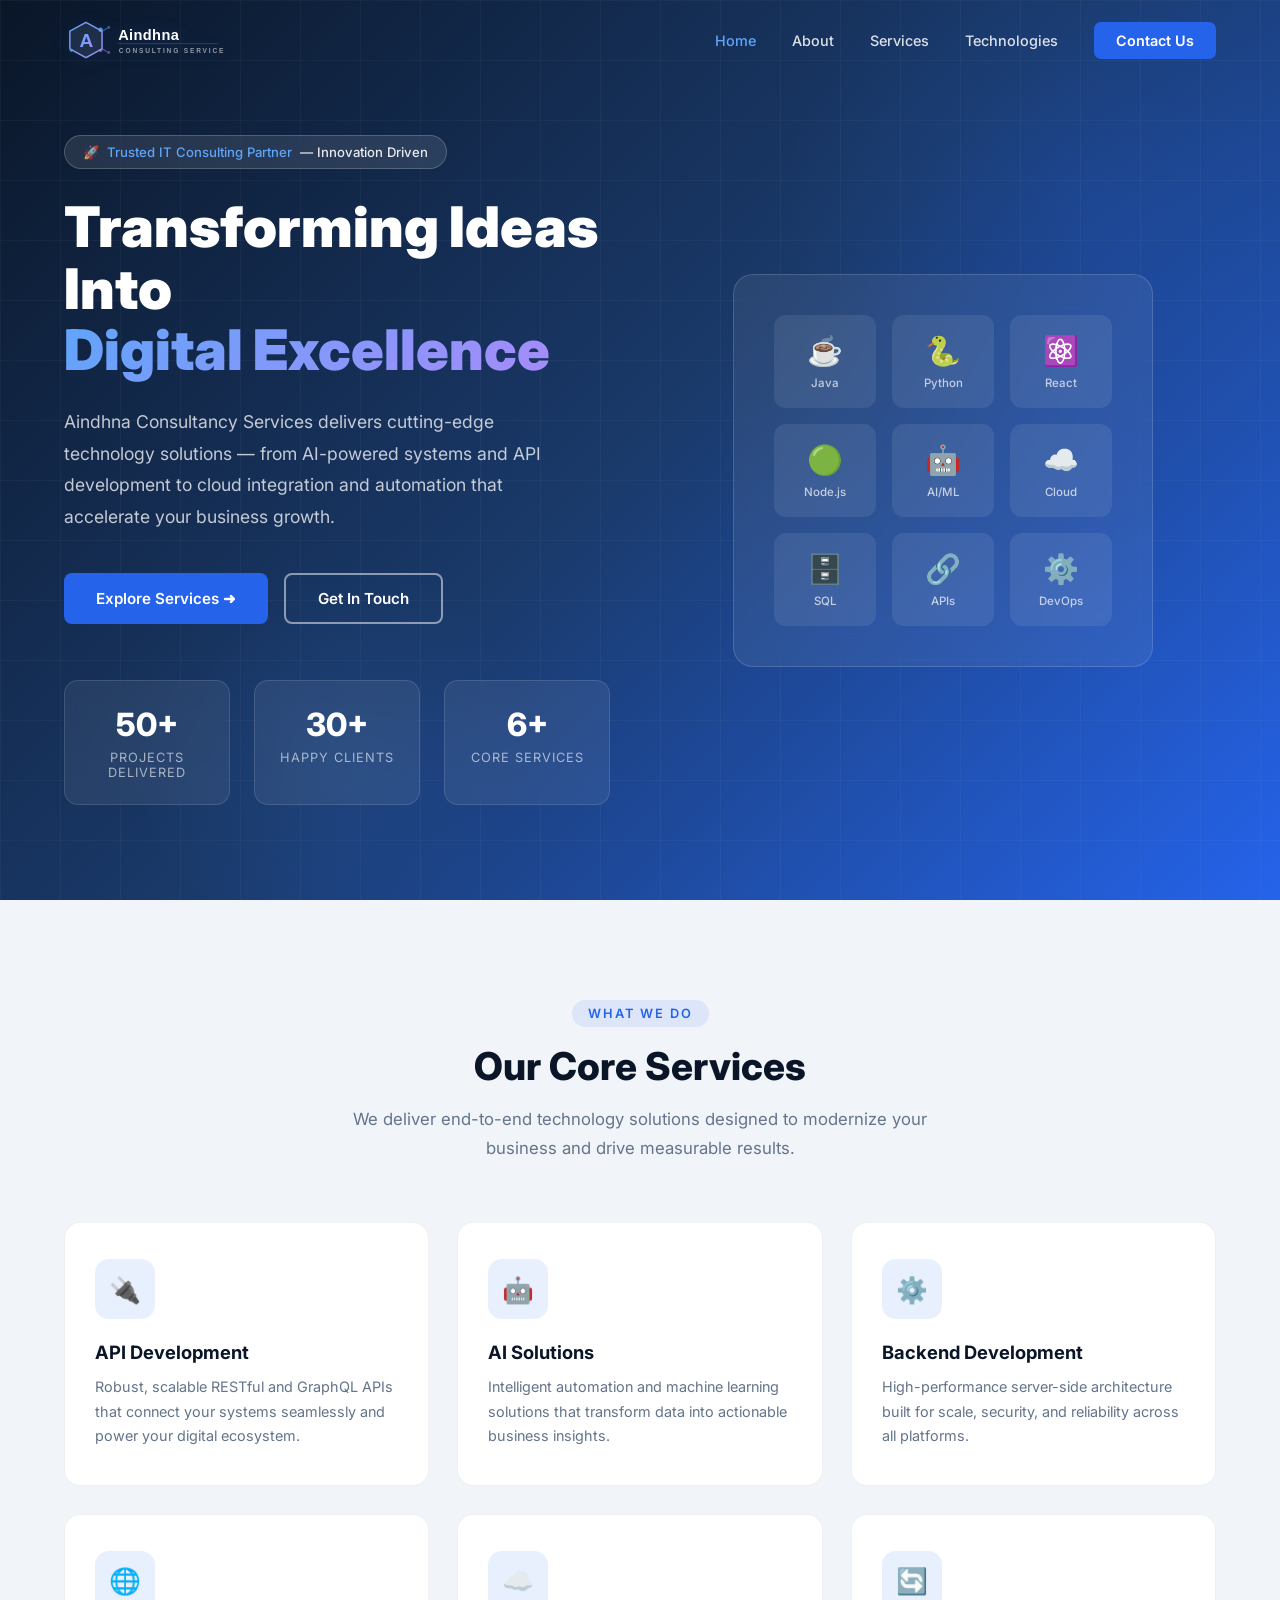
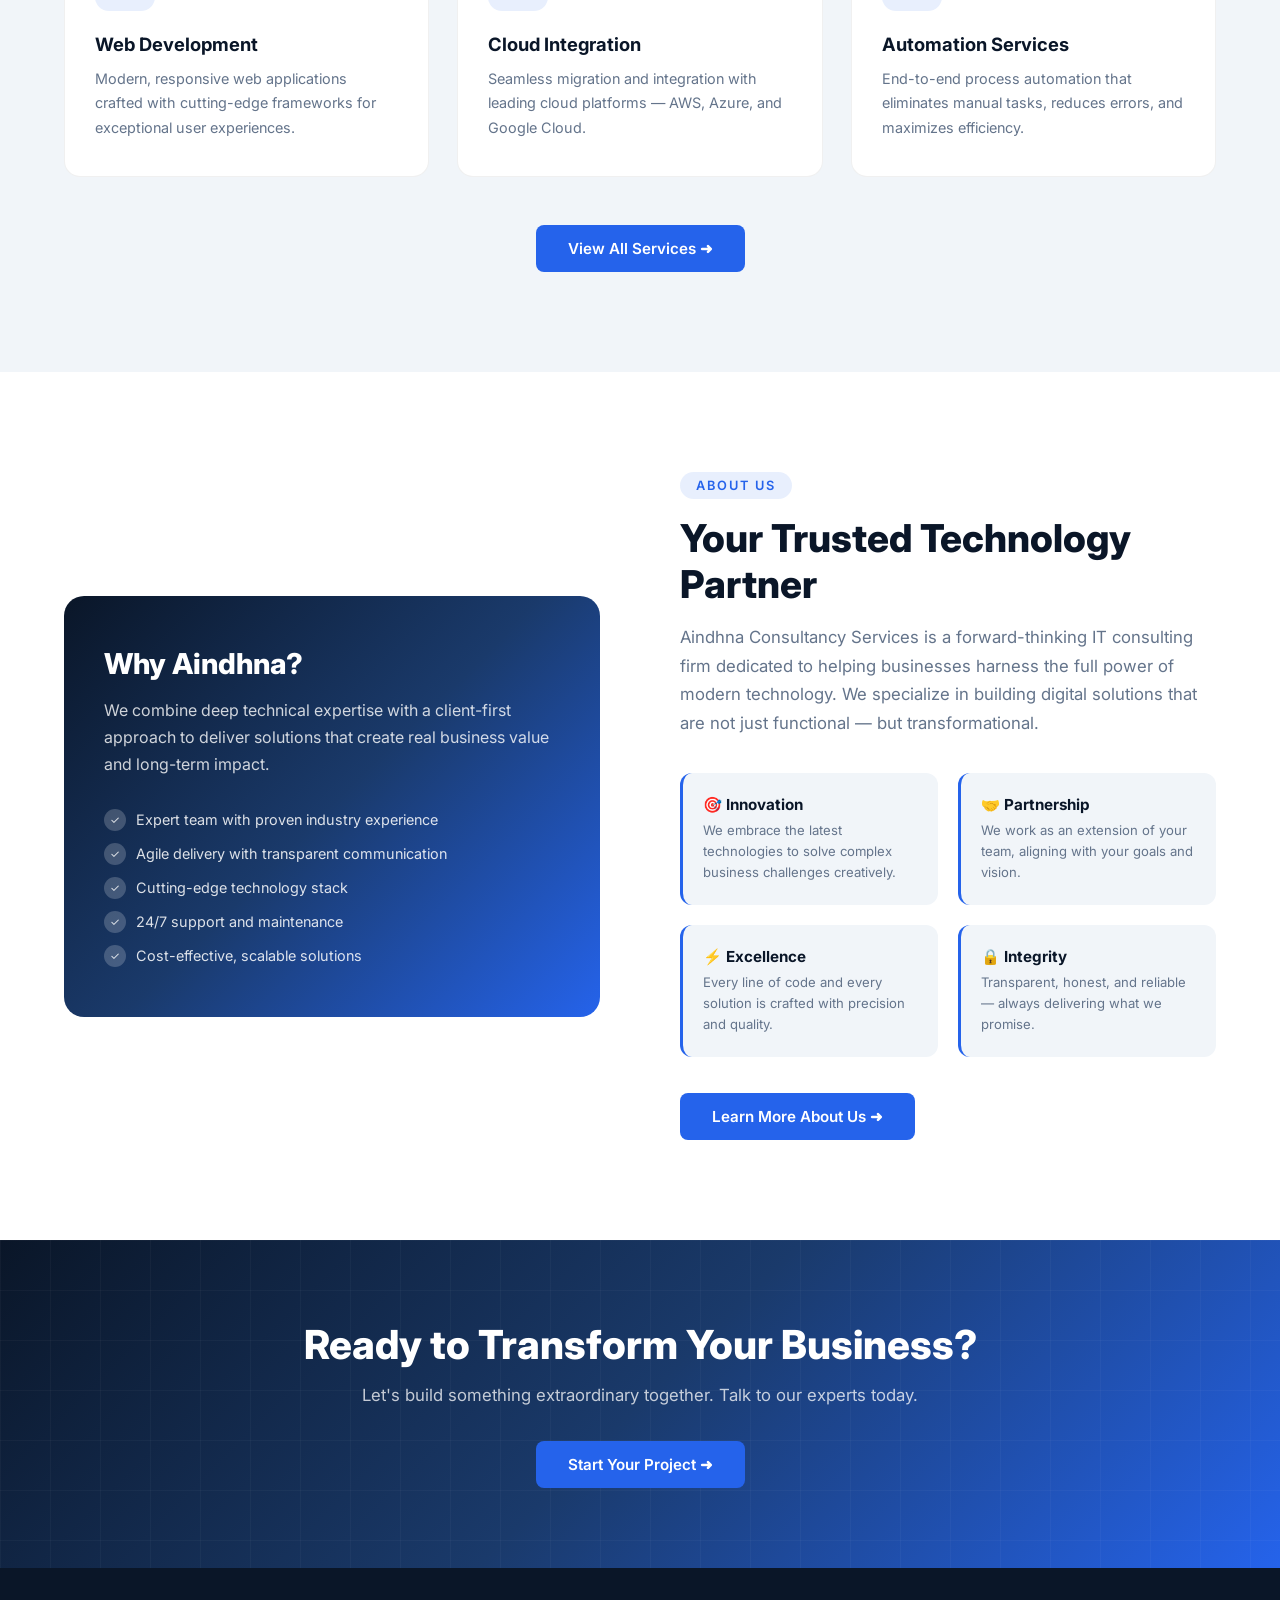
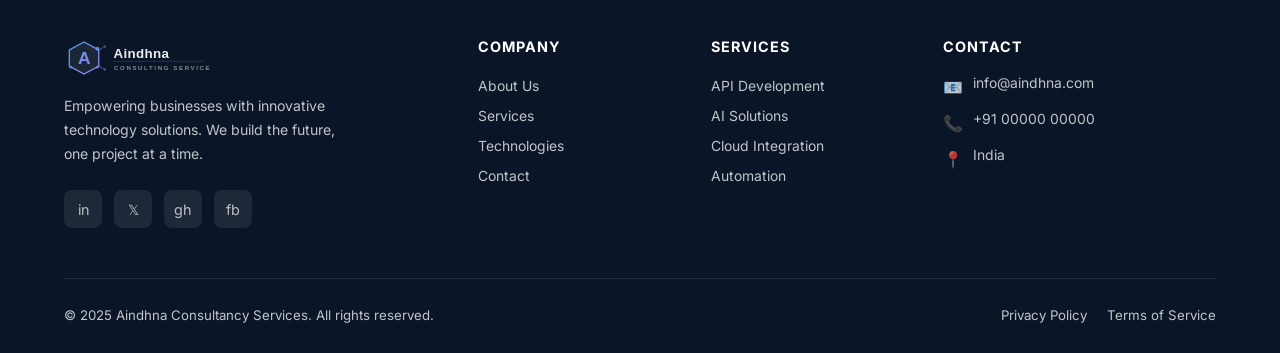
==== commit ba1ad2f1: "Update branding to Aindhna Consultancy Services" ====
--- a/index.html
+++ b/index.html
@@ -3,8 +3,8 @@
 <head>
   <meta charset="UTF-8" />
   <meta name="viewport" content="width=device-width, initial-scale=1.0" />
-  <title>Aindhna Consulting Services — Modern IT Solutions</title>
-  <meta name="description" content="Aindhna Consulting Services — API Development, AI Solutions, Cloud Integration and more." />
+  <title>Aindhna Consultancy Services — Modern IT Solutions</title>
+  <meta name="description" content="Aindhna Consultancy Services — API Development, AI Solutions, Cloud Integration and more." />
   <link rel="stylesheet" href="css/styles.css" />
   <link rel="preconnect" href="https://fonts.googleapis.com" />
   <link href="https://fonts.googleapis.com/css2?family=Inter:wght@400;500;600;700;800;900&display=swap" rel="stylesheet" />
@@ -15,7 +15,7 @@
 <nav class="navbar" id="navbar">
   <div class="nav-container">
     <a href="index.html" class="logo">
-      <img src="images/logo-white.svg" alt="Aindhna Consulting Services" class="logo-img" />
+      <img src="images/logo-white.svg" alt="Aindhna Consultancy Services" class="logo-img" />
     </a>
     <ul class="nav-links">
       <li><a href="index.html">Home</a></li>
@@ -56,7 +56,7 @@
           <span class="highlight">Digital Excellence</span>
         </h1>
         <p class="hero-description">
-          Aindhna Consulting Services delivers cutting-edge technology solutions — from AI-powered systems and API development to cloud integration and automation that accelerate your business growth.
+          Aindhna Consultancy Services delivers cutting-edge technology solutions — from AI-powered systems and API development to cloud integration and automation that accelerate your business growth.
         </p>
         <div class="hero-buttons">
           <a href="services.html" class="btn-primary">
@@ -181,7 +181,7 @@
       <div class="about-content fade-up">
         <div class="section-tag">About Us</div>
         <h2 class="section-title">Your Trusted Technology Partner</h2>
-        <p class="section-subtitle">Aindhna Consulting Services is a forward-thinking IT consulting firm dedicated to helping businesses harness the full power of modern technology. We specialize in building digital solutions that are not just functional — but transformational.</p>
+        <p class="section-subtitle">Aindhna Consultancy Services is a forward-thinking IT consulting firm dedicated to helping businesses harness the full power of modern technology. We specialize in building digital solutions that are not just functional — but transformational.</p>
         <div class="values-grid">
           <div class="value-card">
             <h4>🎯 Innovation</h4>
@@ -226,7 +226,7 @@
   <div class="container">
     <div class="footer-grid">
       <div class="footer-brand">
-        <img src="images/logo-white.svg" alt="Aindhna Consulting Services" class="footer-logo" />
+        <img src="images/logo-white.svg" alt="Aindhna Consultancy Services" class="footer-logo" />
         <p>Empowering businesses with innovative technology solutions. We build the future, one project at a time.</p>
         <div class="social-links">
           <a href="#" class="social-link">in</a>
@@ -272,7 +272,7 @@
       </div>
     </div>
     <div class="footer-bottom">
-      <p>© 2025 Aindhna Consulting Services. All rights reserved.</p>
+      <p>© 2025 Aindhna Consultancy Services. All rights reserved.</p>
       <div class="footer-bottom-links">
         <a href="#">Privacy Policy</a>
         <a href="#">Terms of Service</a>
